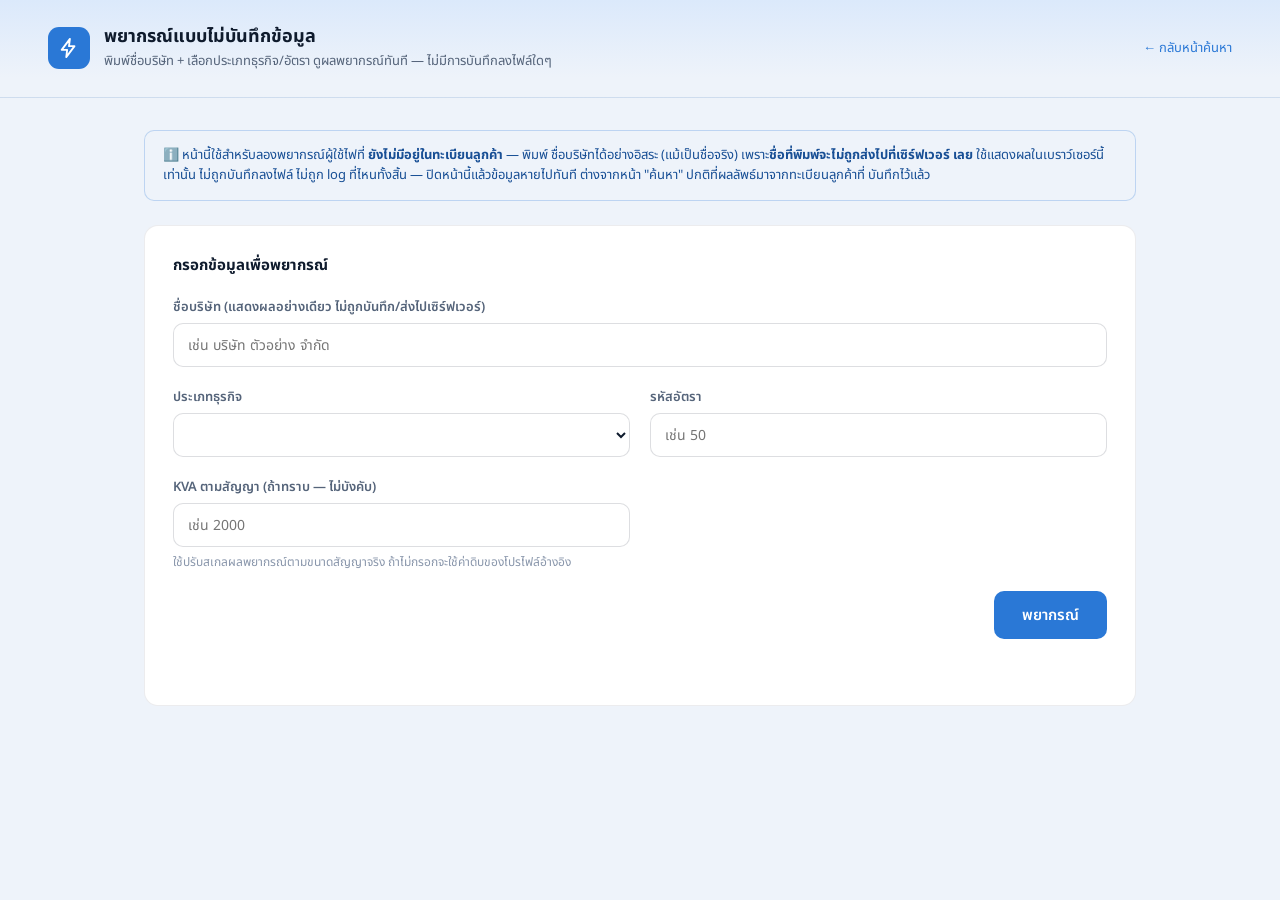
==== web/static/adhoc.html @ 6cfd3b5a "Add ad-hoc forecast page that persists nothing (/new-forecast) Separate page/URL (per request) for f" ====
<!doctype html>
<html lang="th">
<head>
  <meta charset="utf-8">
  <meta name="viewport" content="width=device-width, initial-scale=1">
  <title>พยากรณ์แบบไม่บันทึกข้อมูล — No AMR</title>
  <link rel="stylesheet" href="https://fonts.googleapis.com/css2?family=Noto+Sans+Thai:wght@400;500;600;700&display=swap">
  <link rel="stylesheet" href="styles.css">
  <style>
    .form-grid { display: grid; grid-template-columns: repeat(2, minmax(0, 1fr)); gap: 20px; }
    .form-field { display: flex; flex-direction: column; gap: 6px; }
    .form-field label { font-size: 13px; font-weight: 600; color: #55647a; }
    .form-field input, .form-field select {
      height: 44px; border-radius: 10px; border: 1px solid rgba(15,23,42,0.14);
      padding: 0 14px; font-size: 14px; font-family: inherit; background: #fff; color: #0f1b2d;
    }
    .form-field .hint { font-size: 12px; color: #8996ab; }
    .submit-row { display: flex; justify-content: flex-end; }
    .warn-box {
      background: #eef3fa; border: 1px solid rgba(42, 120, 214, 0.25); border-radius: 10px;
      padding: 14px 18px; font-size: 13px; color: #184f95; line-height: 1.6;
    }
  </style>
</head>
<body>
  <div class="root">

    <header class="header">
      <div class="header-brand">
        <div class="logo-mark">
          <svg width="22" height="22" viewBox="0 0 24 24" fill="none" stroke="#ffffff" stroke-width="2" stroke-linecap="round" stroke-linejoin="round"><path d="M13 2 4 14h6l-1 8 9-12h-6z"/></svg>
        </div>
        <div class="header-titles">
          <div class="header-title">พยากรณ์แบบไม่บันทึกข้อมูล</div>
          <div class="header-subtitle">พิมพ์ชื่อบริษัท + เลือกประเภทธุรกิจ/อัตรา ดูผลพยากรณ์ทันที — ไม่มีการบันทึกลงไฟล์ใดๆ</div>
        </div>
      </div>
      <a href="/" style="font-size:13px;color:#2a78d6;text-decoration:none;">← กลับหน้าค้นหา</a>
    </header>

    <main class="body-wrap">

      <div class="warn-box">
        ℹ️ หน้านี้ใช้สำหรับลองพยากรณ์ผู้ใช้ไฟที่ <b>ยังไม่มีอยู่ในทะเบียนลูกค้า</b> — พิมพ์
        ชื่อบริษัทได้อย่างอิสระ (แม้เป็นชื่อจริง) เพราะ<b>ชื่อที่พิมพ์จะไม่ถูกส่งไปที่เซิร์ฟเวอร์
        เลย</b> ใช้แสดงผลในเบราว์เซอร์นี้เท่านั้น ไม่ถูกบันทึกลงไฟล์ ไม่ถูก log ที่ไหนทั้งสิ้น —
        ปิดหน้านี้แล้วข้อมูลหายไปทันที ต่างจากหน้า "ค้นหา" ปกติที่ผลลัพธ์มาจากทะเบียนลูกค้าที่
        บันทึกไว้แล้ว
      </div>

      <div class="card" style="padding: 28px; display: flex; flex-direction: column; gap: 20px;">
        <div style="font-size: 15px; font-weight: 700;">กรอกข้อมูลเพื่อพยากรณ์</div>

        <div class="form-grid">
          <div class="form-field" style="grid-column: 1 / -1;">
            <label for="f-name">ชื่อบริษัท (แสดงผลอย่างเดียว ไม่ถูกบันทึก/ส่งไปเซิร์ฟเวอร์)</label>
            <input id="f-name" type="text" autocomplete="off" placeholder="เช่น บริษัท ตัวอย่าง จำกัด">
          </div>

          <div class="form-field">
            <label for="f-business-type">ประเภทธุรกิจ</label>
            <select id="f-business-type"></select>
          </div>

          <div class="form-field">
            <label for="f-rate-code">รหัสอัตรา</label>
            <input id="f-rate-code" list="rate-code-list" type="text" placeholder="เช่น 50">
            <datalist id="rate-code-list"></datalist>
          </div>

          <div class="form-field">
            <label for="f-kva">KVA ตามสัญญา (ถ้าทราบ — ไม่บังคับ)</label>
            <input id="f-kva" type="number" min="0" step="any" placeholder="เช่น 2000">
            <div class="hint">ใช้ปรับสเกลผลพยากรณ์ตามขนาดสัญญาจริง ถ้าไม่กรอกจะใช้ค่าดิบของโปรไฟล์อ้างอิง</div>
          </div>
        </div>

        <div class="submit-row">
          <button id="submit-btn" class="search-button">พยากรณ์</button>
        </div>
        <div id="form-hint" class="search-hint"></div>
      </div>

      <div id="result" class="result-area"></div>

    </main>
  </div>

  <script src="adhoc.js"></script>
</body>
</html>
---- web/static/styles.css ----
* { box-sizing: border-box; }

body {
  margin: 0;
  font-family: 'Noto Sans Thai', 'Sarabun', 'Leelawadee UI', sans-serif;
  background: #eef3fa;
  color: #0f1b2d;
}

a { color: #2a78d6; }
a:hover { color: #184f95; }

.root { min-height: 100vh; }

/* Header */
.header {
  background: linear-gradient(180deg, #dbe9fb 0%, #eef3fa 80%);
  padding: 26px 48px;
  display: flex;
  align-items: center;
  justify-content: space-between;
  border-bottom: 1px solid rgba(15, 23, 42, 0.06);
  gap: 16px;
  flex-wrap: wrap;
}
.header-brand { display: flex; align-items: center; gap: 14px; }
.logo-mark {
  width: 42px; height: 42px; border-radius: 11px;
  background: #2a78d6; display: flex; align-items: center; justify-content: center; flex-shrink: 0;
}
.header-titles { display: flex; flex-direction: column; gap: 2px; }
.header-title { font-size: 18px; font-weight: 700; line-height: 1.25; }
.header-subtitle { font-size: 13px; color: #55647a; }

/* Body */
.body-wrap {
  max-width: 1040px;
  margin: 0 auto;
  padding: 32px 24px 64px;
  display: flex;
  flex-direction: column;
  gap: 24px;
}

/* Search */
.search-block { display: flex; flex-direction: column; gap: 8px; }
.search-label { font-size: 13px; font-weight: 600; color: #55647a; }
.search-row { display: flex; gap: 12px; flex-wrap: wrap; }
.search-box {
  flex: 1; min-width: 240px;
  display: flex; align-items: center; gap: 10px;
  background: #ffffff; border: 1px solid rgba(15, 23, 42, 0.14); border-radius: 10px;
  padding: 0 16px; height: 48px;
}
.search-box input {
  border: none; outline: none; flex: 1; font-size: 15px; color: #0f1b2d;
  background: transparent; font-family: inherit;
}
.search-button {
  height: 48px; padding: 0 28px; border-radius: 10px; background: #2a78d6; color: #ffffff;
  font-size: 15px; font-weight: 600; border: none; cursor: pointer; font-family: inherit;
}
.search-button:hover { background: #184f95; }
.search-hint { font-size: 13px; color: #d03b3b; min-height: 18px; }

/* Empty state */
.empty-state {
  display: flex; flex-direction: column; align-items: center; justify-content: center;
  gap: 12px; padding: 64px 24px; color: #8996ab; font-size: 14px; text-align: center;
}

/* Cards */
.result-area { display: flex; flex-direction: column; gap: 24px; }
.card {
  background: #ffffff;
  border: 1px solid rgba(15, 23, 42, 0.08);
  border-radius: 14px;
}
.field-label { font-size: 12px; color: #8996ab; }
.field-value { font-size: 14px; font-weight: 600; color: #0f1b2d; }

.badge {
  display: inline-flex; align-items: center; gap: 6px;
  padding: 6px 12px; border-radius: 999px; font-size: 12.5px; font-weight: 600; white-space: nowrap;
}
.dot { width: 8px; height: 8px; border-radius: 999px; flex-shrink: 0; display: inline-block; }

/* Customer info card */
.customer-card { padding: 28px; display: flex; flex-direction: column; gap: 20px; }
.customer-head { display: flex; justify-content: space-between; align-items: flex-start; gap: 16px; flex-wrap: wrap; }
.customer-head-left { display: flex; gap: 16px; align-items: flex-start; }
.customer-icon {
  width: 52px; height: 52px; border-radius: 12px; background: #eef3fa;
  display: flex; align-items: center; justify-content: center; flex-shrink: 0;
}
.customer-name { font-size: 20px; font-weight: 700; line-height: 1.3; }
.customer-sub { font-size: 14px; color: #55647a; }
.customer-badges { display: flex; gap: 8px; flex-wrap: wrap; }
.divider { height: 1px; background: rgba(15, 23, 42, 0.08); }
.field-grid { display: grid; grid-template-columns: repeat(4, minmax(0, 1fr)); gap: 20px; }
.field-item { display: flex; flex-direction: column; gap: 4px; }

/* Match card */
.match-card {
  padding: 22px 28px; display: flex; align-items: center; justify-content: space-between;
  gap: 20px; flex-wrap: wrap;
}
.match-left { display: flex; align-items: center; gap: 14px; }
.match-icon {
  width: 36px; height: 36px; border-radius: 999px;
  display: flex; align-items: center; justify-content: center; flex-shrink: 0;
}
.match-title { font-size: 15px; font-weight: 600; }
.match-sub { font-size: 13px; color: #55647a; }
.match-right { display: flex; flex-direction: column; align-items: flex-end; gap: 2px; }
.match-right-label { font-size: 12px; color: #8996ab; }
.match-right-value { font-size: 15px; font-weight: 700; }

.warnings { padding: 0 28px 22px; margin-top: -12px; display: flex; flex-direction: column; gap: 4px; }
.warning-item { font-size: 12.5px; color: #8996ab; }

/* Stat tiles */
.stats-title { font-size: 15px; font-weight: 700; }
.stats-grid { display: grid; grid-template-columns: repeat(3, minmax(0, 1fr)); gap: 16px; }
.stat-tile { background: #ffffff; border: 1px solid rgba(15, 23, 42, 0.08); border-radius: 12px; padding: 18px; display: flex; flex-direction: column; gap: 10px; }
.stat-head { display: flex; align-items: center; gap: 8px; }
.stat-label { font-size: 12px; color: #8996ab; }
.stat-value { font-size: 22px; font-weight: 700; }
.stat-unit { font-size: 12.5px; font-weight: 500; color: #8996ab; }

/* Legend */
.legend-row { display: flex; align-items: center; gap: 20px; flex-wrap: wrap; }
.legend-item { display: flex; align-items: center; gap: 6px; font-size: 12.5px; color: #55647a; }

/* Charts */
.charts-grid { display: grid; grid-template-columns: repeat(2, minmax(280px, 1fr)); gap: 20px; }
.chart-card { padding: 24px; display: flex; flex-direction: column; gap: 20px; }
.chart-title { font-size: 14px; font-weight: 700; }
.chart-bars { display: flex; align-items: flex-end; gap: 20px; height: 180px; border-bottom: 1px solid #e1e0d9; padding: 0 8px; }
.bar-col { display: flex; flex-direction: column; align-items: center; gap: 8px; flex: 1; }
.bar-value { font-size: 13px; font-weight: 600; }
.bar { width: 24px; border-radius: 4px 4px 0 0; }
.bar-label { font-size: 12px; color: #8996ab; }

/* Footer note */
.disclaimer {
  display: flex; gap: 10px; align-items: flex-start;
  background: #eef3fa; border-radius: 10px; padding: 16px 18px;
}
.disclaimer svg { flex-shrink: 0; margin-top: 1px; }
.disclaimer-text { font-size: 13px; color: #55647a; line-height: 1.65; }

@media (max-width: 640px) {
  .header, .body-wrap { padding-left: 16px; padding-right: 16px; }
  .field-grid { grid-template-columns: repeat(2, minmax(0, 1fr)); }
  .stats-grid { grid-template-columns: repeat(1, minmax(0, 1fr)); }
  .charts-grid { grid-template-columns: 1fr; }
}
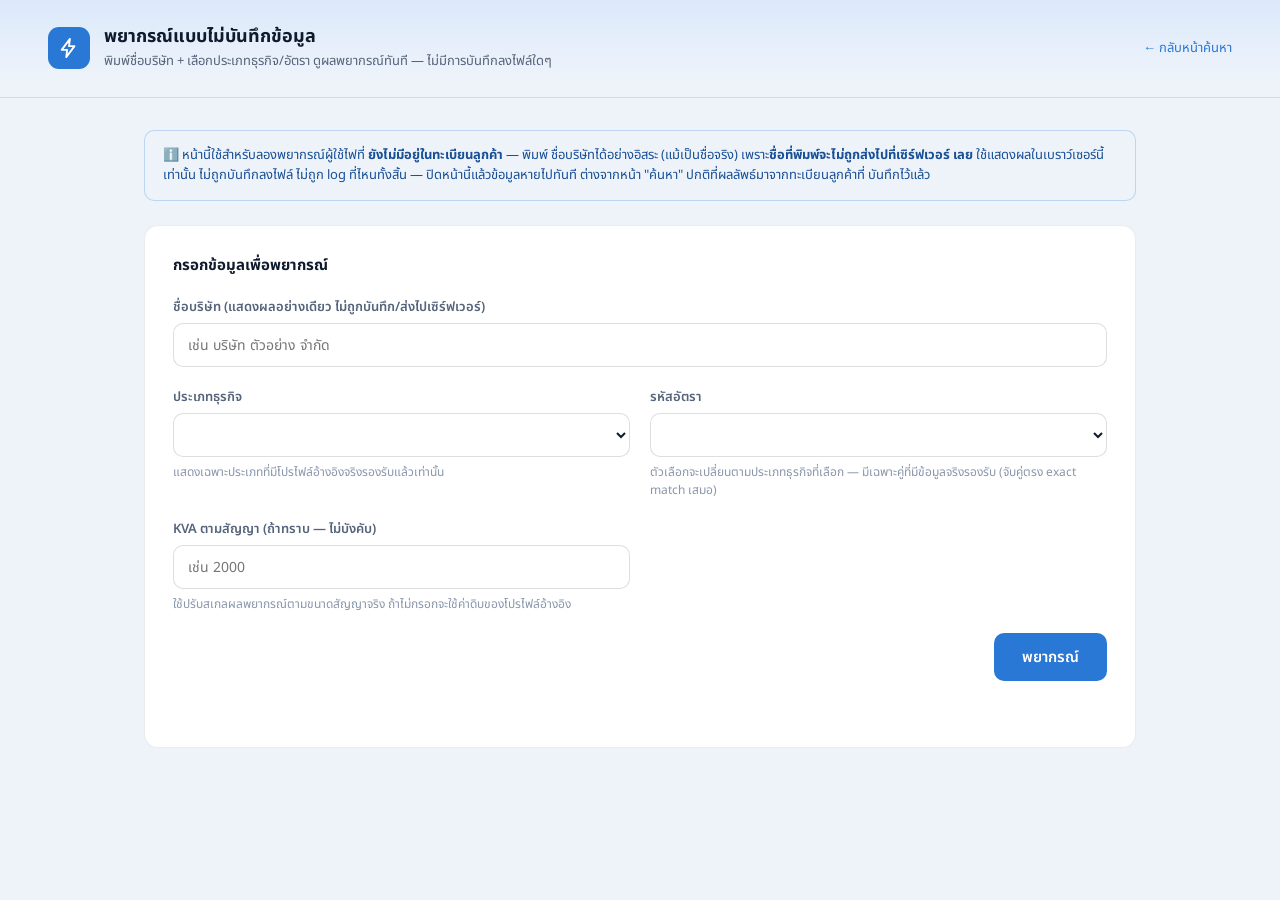
==== commit a9af8946: "Add real hourly load-curve chart with day-of-week selector + Peak band Replaces the earlier 3-point " ====
--- a/web/static/adhoc.html
+++ b/web/static/adhoc.html
@@ -60,12 +60,13 @@
           <div class="form-field">
             <label for="f-business-type">ประเภทธุรกิจ</label>
             <select id="f-business-type"></select>
+            <div class="hint">แสดงเฉพาะประเภทที่มีโปรไฟล์อ้างอิงจริงรองรับแล้วเท่านั้น</div>
           </div>
 
           <div class="form-field">
             <label for="f-rate-code">รหัสอัตรา</label>
-            <input id="f-rate-code" list="rate-code-list" type="text" placeholder="เช่น 50">
-            <datalist id="rate-code-list"></datalist>
+            <select id="f-rate-code"></select>
+            <div class="hint">ตัวเลือกจะเปลี่ยนตามประเภทธุรกิจที่เลือก — มีเฉพาะคู่ที่มีข้อมูลจริงรองรับ (จับคู่ตรง exact match เสมอ)</div>
           </div>
 
           <div class="form-field">
--- a/web/static/styles.css
+++ b/web/static/styles.css
@@ -142,6 +142,17 @@
 .bar { width: 24px; border-radius: 4px 4px 0 0; }
 .bar-label { font-size: 12px; color: #8996ab; }
 
+/* Daily hourly curve chart (day-type selector) */
+.day-type-row { display: flex; gap: 8px; flex-wrap: wrap; }
+.day-type-btn {
+  padding: 6px 14px; border-radius: 999px; border: 1px solid rgba(15,23,42,0.14);
+  background: #ffffff; color: #55647a; font-size: 12.5px; font-weight: 600;
+  font-family: inherit; cursor: pointer;
+}
+.day-type-btn:hover { border-color: #2a78d6; color: #184f95; }
+.day-type-btn.active { background: #2a78d6; border-color: #2a78d6; color: #ffffff; }
+.chart-caption { font-size: 12px; color: #8996ab; }
+
 /* Footer note */
 .disclaimer {
   display: flex; gap: 10px; align-items: flex-start;
